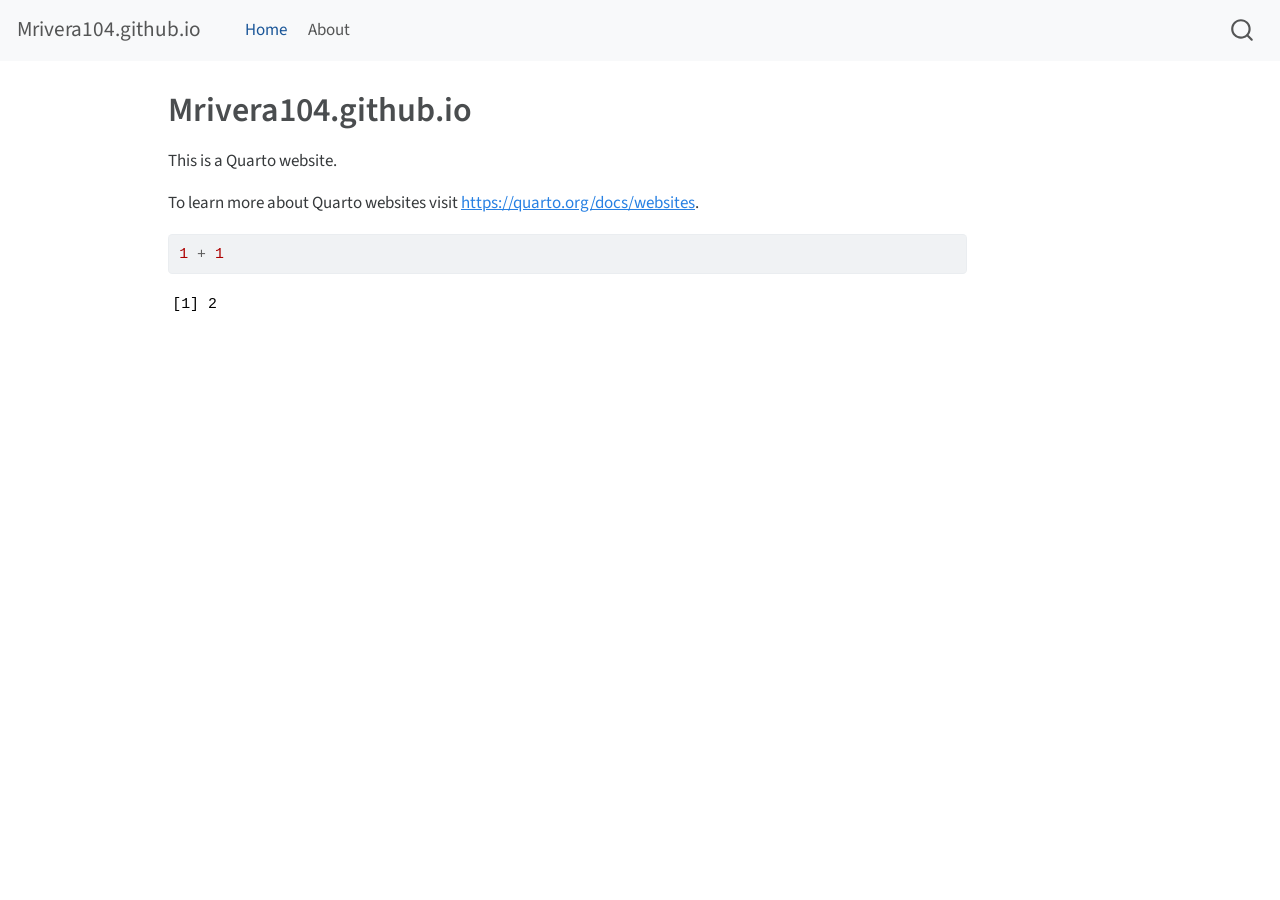
==== docs/index.html @ 5d19a5bf "Files committed for the first time!" ====
<!DOCTYPE html>
<html xmlns="http://www.w3.org/1999/xhtml" lang="en" xml:lang="en"><head>

<meta charset="utf-8">
<meta name="generator" content="quarto-1.3.353">

<meta name="viewport" content="width=device-width, initial-scale=1.0, user-scalable=yes">


<title>Mrivera104.github.io</title>
<style>
code{white-space: pre-wrap;}
span.smallcaps{font-variant: small-caps;}
div.columns{display: flex; gap: min(4vw, 1.5em);}
div.column{flex: auto; overflow-x: auto;}
div.hanging-indent{margin-left: 1.5em; text-indent: -1.5em;}
ul.task-list{list-style: none;}
ul.task-list li input[type="checkbox"] {
  width: 0.8em;
  margin: 0 0.8em 0.2em -1em; /* quarto-specific, see https://github.com/quarto-dev/quarto-cli/issues/4556 */ 
  vertical-align: middle;
}
/* CSS for syntax highlighting */
pre > code.sourceCode { white-space: pre; position: relative; }
pre > code.sourceCode > span { display: inline-block; line-height: 1.25; }
pre > code.sourceCode > span:empty { height: 1.2em; }
.sourceCode { overflow: visible; }
code.sourceCode > span { color: inherit; text-decoration: inherit; }
div.sourceCode { margin: 1em 0; }
pre.sourceCode { margin: 0; }
@media screen {
div.sourceCode { overflow: auto; }
}
@media print {
pre > code.sourceCode { white-space: pre-wrap; }
pre > code.sourceCode > span { text-indent: -5em; padding-left: 5em; }
}
pre.numberSource code
  { counter-reset: source-line 0; }
pre.numberSource code > span
  { position: relative; left: -4em; counter-increment: source-line; }
pre.numberSource code > span > a:first-child::before
  { content: counter(source-line);
    position: relative; left: -1em; text-align: right; vertical-align: baseline;
    border: none; display: inline-block;
    -webkit-touch-callout: none; -webkit-user-select: none;
    -khtml-user-select: none; -moz-user-select: none;
    -ms-user-select: none; user-select: none;
    padding: 0 4px; width: 4em;
  }
pre.numberSource { margin-left: 3em;  padding-left: 4px; }
div.sourceCode
  {   }
@media screen {
pre > code.sourceCode > span > a:first-child::before { text-decoration: underline; }
}
</style>


<script src="site_libs/quarto-nav/quarto-nav.js"></script>
<script src="site_libs/quarto-nav/headroom.min.js"></script>
<script src="site_libs/clipboard/clipboard.min.js"></script>
<script src="site_libs/quarto-search/autocomplete.umd.js"></script>
<script src="site_libs/quarto-search/fuse.min.js"></script>
<script src="site_libs/quarto-search/quarto-search.js"></script>
<meta name="quarto:offset" content="./">
<script src="site_libs/quarto-html/quarto.js"></script>
<script src="site_libs/quarto-html/popper.min.js"></script>
<script src="site_libs/quarto-html/tippy.umd.min.js"></script>
<script src="site_libs/quarto-html/anchor.min.js"></script>
<link href="site_libs/quarto-html/tippy.css" rel="stylesheet">
<link href="site_libs/quarto-html/quarto-syntax-highlighting.css" rel="stylesheet" id="quarto-text-highlighting-styles">
<script src="site_libs/bootstrap/bootstrap.min.js"></script>
<link href="site_libs/bootstrap/bootstrap-icons.css" rel="stylesheet">
<link href="site_libs/bootstrap/bootstrap.min.css" rel="stylesheet" id="quarto-bootstrap" data-mode="light">
<script id="quarto-search-options" type="application/json">{
  "location": "navbar",
  "copy-button": false,
  "collapse-after": 3,
  "panel-placement": "end",
  "type": "overlay",
  "limit": 20,
  "language": {
    "search-no-results-text": "No results",
    "search-matching-documents-text": "matching documents",
    "search-copy-link-title": "Copy link to search",
    "search-hide-matches-text": "Hide additional matches",
    "search-more-match-text": "more match in this document",
    "search-more-matches-text": "more matches in this document",
    "search-clear-button-title": "Clear",
    "search-detached-cancel-button-title": "Cancel",
    "search-submit-button-title": "Submit"
  }
}</script>


<link rel="stylesheet" href="styles.css">
</head>

<body class="nav-fixed">

<div id="quarto-search-results"></div>
  <header id="quarto-header" class="headroom fixed-top">
    <nav class="navbar navbar-expand-lg navbar-dark ">
      <div class="navbar-container container-fluid">
      <div class="navbar-brand-container">
    <a class="navbar-brand" href="./index.html">
    <span class="navbar-title">Mrivera104.github.io</span>
    </a>
  </div>
            <div id="quarto-search" class="" title="Search"></div>
          <button class="navbar-toggler" type="button" data-bs-toggle="collapse" data-bs-target="#navbarCollapse" aria-controls="navbarCollapse" aria-expanded="false" aria-label="Toggle navigation" onclick="if (window.quartoToggleHeadroom) { window.quartoToggleHeadroom(); }">
  <span class="navbar-toggler-icon"></span>
</button>
          <div class="collapse navbar-collapse" id="navbarCollapse">
            <ul class="navbar-nav navbar-nav-scroll me-auto">
  <li class="nav-item">
    <a class="nav-link active" href="./index.html" rel="" target="" aria-current="page">
 <span class="menu-text">Home</span></a>
  </li>  
  <li class="nav-item">
    <a class="nav-link" href="./about.html" rel="" target="">
 <span class="menu-text">About</span></a>
  </li>  
</ul>
            <div class="quarto-navbar-tools ms-auto">
</div>
          </div> <!-- /navcollapse -->
      </div> <!-- /container-fluid -->
    </nav>
</header>
<!-- content -->
<div id="quarto-content" class="quarto-container page-columns page-rows-contents page-layout-article page-navbar">
<!-- sidebar -->
<!-- margin-sidebar -->
    <div id="quarto-margin-sidebar" class="sidebar margin-sidebar">
        
    </div>
<!-- main -->
<main class="content" id="quarto-document-content">

<header id="title-block-header" class="quarto-title-block default">
<div class="quarto-title">
<h1 class="title">Mrivera104.github.io</h1>
</div>



<div class="quarto-title-meta">

    
  
    
  </div>
  

</header>

<p>This is a Quarto website.</p>
<p>To learn more about Quarto websites visit <a href="https://quarto.org/docs/websites" class="uri">https://quarto.org/docs/websites</a>.</p>
<div class="cell">
<div class="sourceCode cell-code" id="cb1"><pre class="sourceCode r code-with-copy"><code class="sourceCode r"><span id="cb1-1"><a href="#cb1-1" aria-hidden="true" tabindex="-1"></a><span class="dv">1</span> <span class="sc">+</span> <span class="dv">1</span></span></code><button title="Copy to Clipboard" class="code-copy-button"><i class="bi"></i></button></pre></div>
<div class="cell-output cell-output-stdout">
<pre><code>[1] 2</code></pre>
</div>
</div>



</main> <!-- /main -->
<script id="quarto-html-after-body" type="application/javascript">
window.document.addEventListener("DOMContentLoaded", function (event) {
  const toggleBodyColorMode = (bsSheetEl) => {
    const mode = bsSheetEl.getAttribute("data-mode");
    const bodyEl = window.document.querySelector("body");
    if (mode === "dark") {
      bodyEl.classList.add("quarto-dark");
      bodyEl.classList.remove("quarto-light");
    } else {
      bodyEl.classList.add("quarto-light");
      bodyEl.classList.remove("quarto-dark");
    }
  }
  const toggleBodyColorPrimary = () => {
    const bsSheetEl = window.document.querySelector("link#quarto-bootstrap");
    if (bsSheetEl) {
      toggleBodyColorMode(bsSheetEl);
    }
  }
  toggleBodyColorPrimary();  
  const icon = "";
  const anchorJS = new window.AnchorJS();
  anchorJS.options = {
    placement: 'right',
    icon: icon
  };
  anchorJS.add('.anchored');
  const isCodeAnnotation = (el) => {
    for (const clz of el.classList) {
      if (clz.startsWith('code-annotation-')) {                     
        return true;
      }
    }
    return false;
  }
  const clipboard = new window.ClipboardJS('.code-copy-button', {
    text: function(trigger) {
      const codeEl = trigger.previousElementSibling.cloneNode(true);
      for (const childEl of codeEl.children) {
        if (isCodeAnnotation(childEl)) {
          childEl.remove();
        }
      }
      return codeEl.innerText;
    }
  });
  clipboard.on('success', function(e) {
    // button target
    const button = e.trigger;
    // don't keep focus
    button.blur();
    // flash "checked"
    button.classList.add('code-copy-button-checked');
    var currentTitle = button.getAttribute("title");
    button.setAttribute("title", "Copied!");
    let tooltip;
    if (window.bootstrap) {
      button.setAttribute("data-bs-toggle", "tooltip");
      button.setAttribute("data-bs-placement", "left");
      button.setAttribute("data-bs-title", "Copied!");
      tooltip = new bootstrap.Tooltip(button, 
        { trigger: "manual", 
          customClass: "code-copy-button-tooltip",
          offset: [0, -8]});
      tooltip.show();    
    }
    setTimeout(function() {
      if (tooltip) {
        tooltip.hide();
        button.removeAttribute("data-bs-title");
        button.removeAttribute("data-bs-toggle");
        button.removeAttribute("data-bs-placement");
      }
      button.setAttribute("title", currentTitle);
      button.classList.remove('code-copy-button-checked');
    }, 1000);
    // clear code selection
    e.clearSelection();
  });
  function tippyHover(el, contentFn) {
    const config = {
      allowHTML: true,
      content: contentFn,
      maxWidth: 500,
      delay: 100,
      arrow: false,
      appendTo: function(el) {
          return el.parentElement;
      },
      interactive: true,
      interactiveBorder: 10,
      theme: 'quarto',
      placement: 'bottom-start'
    };
    window.tippy(el, config); 
  }
  const noterefs = window.document.querySelectorAll('a[role="doc-noteref"]');
  for (var i=0; i<noterefs.length; i++) {
    const ref = noterefs[i];
    tippyHover(ref, function() {
      // use id or data attribute instead here
      let href = ref.getAttribute('data-footnote-href') || ref.getAttribute('href');
      try { href = new URL(href).hash; } catch {}
      const id = href.replace(/^#\/?/, "");
      const note = window.document.getElementById(id);
      return note.innerHTML;
    });
  }
      let selectedAnnoteEl;
      const selectorForAnnotation = ( cell, annotation) => {
        let cellAttr = 'data-code-cell="' + cell + '"';
        let lineAttr = 'data-code-annotation="' +  annotation + '"';
        const selector = 'span[' + cellAttr + '][' + lineAttr + ']';
        return selector;
      }
      const selectCodeLines = (annoteEl) => {
        const doc = window.document;
        const targetCell = annoteEl.getAttribute("data-target-cell");
        const targetAnnotation = annoteEl.getAttribute("data-target-annotation");
        const annoteSpan = window.document.querySelector(selectorForAnnotation(targetCell, targetAnnotation));
        const lines = annoteSpan.getAttribute("data-code-lines").split(",");
        const lineIds = lines.map((line) => {
          return targetCell + "-" + line;
        })
        let top = null;
        let height = null;
        let parent = null;
        if (lineIds.length > 0) {
            //compute the position of the single el (top and bottom and make a div)
            const el = window.document.getElementById(lineIds[0]);
            top = el.offsetTop;
            height = el.offsetHeight;
            parent = el.parentElement.parentElement;
          if (lineIds.length > 1) {
            const lastEl = window.document.getElementById(lineIds[lineIds.length - 1]);
            const bottom = lastEl.offsetTop + lastEl.offsetHeight;
            height = bottom - top;
          }
          if (top !== null && height !== null && parent !== null) {
            // cook up a div (if necessary) and position it 
            let div = window.document.getElementById("code-annotation-line-highlight");
            if (div === null) {
              div = window.document.createElement("div");
              div.setAttribute("id", "code-annotation-line-highlight");
              div.style.position = 'absolute';
              parent.appendChild(div);
            }
            div.style.top = top - 2 + "px";
            div.style.height = height + 4 + "px";
            let gutterDiv = window.document.getElementById("code-annotation-line-highlight-gutter");
            if (gutterDiv === null) {
              gutterDiv = window.document.createElement("div");
              gutterDiv.setAttribute("id", "code-annotation-line-highlight-gutter");
              gutterDiv.style.position = 'absolute';
              const codeCell = window.document.getElementById(targetCell);
              const gutter = codeCell.querySelector('.code-annotation-gutter');
              gutter.appendChild(gutterDiv);
            }
            gutterDiv.style.top = top - 2 + "px";
            gutterDiv.style.height = height + 4 + "px";
          }
          selectedAnnoteEl = annoteEl;
        }
      };
      const unselectCodeLines = () => {
        const elementsIds = ["code-annotation-line-highlight", "code-annotation-line-highlight-gutter"];
        elementsIds.forEach((elId) => {
          const div = window.document.getElementById(elId);
          if (div) {
            div.remove();
          }
        });
        selectedAnnoteEl = undefined;
      };
      // Attach click handler to the DT
      const annoteDls = window.document.querySelectorAll('dt[data-target-cell]');
      for (const annoteDlNode of annoteDls) {
        annoteDlNode.addEventListener('click', (event) => {
          const clickedEl = event.target;
          if (clickedEl !== selectedAnnoteEl) {
            unselectCodeLines();
            const activeEl = window.document.querySelector('dt[data-target-cell].code-annotation-active');
            if (activeEl) {
              activeEl.classList.remove('code-annotation-active');
            }
            selectCodeLines(clickedEl);
            clickedEl.classList.add('code-annotation-active');
          } else {
            // Unselect the line
            unselectCodeLines();
            clickedEl.classList.remove('code-annotation-active');
          }
        });
      }
  const findCites = (el) => {
    const parentEl = el.parentElement;
    if (parentEl) {
      const cites = parentEl.dataset.cites;
      if (cites) {
        return {
          el,
          cites: cites.split(' ')
        };
      } else {
        return findCites(el.parentElement)
      }
    } else {
      return undefined;
    }
  };
  var bibliorefs = window.document.querySelectorAll('a[role="doc-biblioref"]');
  for (var i=0; i<bibliorefs.length; i++) {
    const ref = bibliorefs[i];
    const citeInfo = findCites(ref);
    if (citeInfo) {
      tippyHover(citeInfo.el, function() {
        var popup = window.document.createElement('div');
        citeInfo.cites.forEach(function(cite) {
          var citeDiv = window.document.createElement('div');
          citeDiv.classList.add('hanging-indent');
          citeDiv.classList.add('csl-entry');
          var biblioDiv = window.document.getElementById('ref-' + cite);
          if (biblioDiv) {
            citeDiv.innerHTML = biblioDiv.innerHTML;
          }
          popup.appendChild(citeDiv);
        });
        return popup.innerHTML;
      });
    }
  }
});
</script>
</div> <!-- /content -->



</body></html>
---- docs/site_libs/quarto-html/tippy.css ----
.tippy-box[data-animation=fade][data-state=hidden]{opacity:0}[data-tippy-root]{max-width:calc(100vw - 10px)}.tippy-box{position:relative;background-color:#333;color:#fff;border-radius:4px;font-size:14px;line-height:1.4;white-space:normal;outline:0;transition-property:transform,visibility,opacity}.tippy-box[data-placement^=top]>.tippy-arrow{bottom:0}.tippy-box[data-placement^=top]>.tippy-arrow:before{bottom:-7px;left:0;border-width:8px 8px 0;border-top-color:initial;transform-origin:center top}.tippy-box[data-placement^=bottom]>.tippy-arrow{top:0}.tippy-box[data-placement^=bottom]>.tippy-arrow:before{top:-7px;left:0;border-width:0 8px 8px;border-bottom-color:initial;transform-origin:center bottom}.tippy-box[data-placement^=left]>.tippy-arrow{right:0}.tippy-box[data-placement^=left]>.tippy-arrow:before{border-width:8px 0 8px 8px;border-left-color:initial;right:-7px;transform-origin:center left}.tippy-box[data-placement^=right]>.tippy-arrow{left:0}.tippy-box[data-placement^=right]>.tippy-arrow:before{left:-7px;border-width:8px 8px 8px 0;border-right-color:initial;transform-origin:center right}.tippy-box[data-inertia][data-state=visible]{transition-timing-function:cubic-bezier(.54,1.5,.38,1.11)}.tippy-arrow{width:16px;height:16px;color:#333}.tippy-arrow:before{content:"";position:absolute;border-color:transparent;border-style:solid}.tippy-content{position:relative;padding:5px 9px;z-index:1}
---- docs/site_libs/quarto-html/quarto-syntax-highlighting.css ----
/* quarto syntax highlight colors */
:root {
  --quarto-hl-ot-color: #003B4F;
  --quarto-hl-at-color: #657422;
  --quarto-hl-ss-color: #20794D;
  --quarto-hl-an-color: #5E5E5E;
  --quarto-hl-fu-color: #4758AB;
  --quarto-hl-st-color: #20794D;
  --quarto-hl-cf-color: #003B4F;
  --quarto-hl-op-color: #5E5E5E;
  --quarto-hl-er-color: #AD0000;
  --quarto-hl-bn-color: #AD0000;
  --quarto-hl-al-color: #AD0000;
  --quarto-hl-va-color: #111111;
  --quarto-hl-bu-color: inherit;
  --quarto-hl-ex-color: inherit;
  --quarto-hl-pp-color: #AD0000;
  --quarto-hl-in-color: #5E5E5E;
  --quarto-hl-vs-color: #20794D;
  --quarto-hl-wa-color: #5E5E5E;
  --quarto-hl-do-color: #5E5E5E;
  --quarto-hl-im-color: #00769E;
  --quarto-hl-ch-color: #20794D;
  --quarto-hl-dt-color: #AD0000;
  --quarto-hl-fl-color: #AD0000;
  --quarto-hl-co-color: #5E5E5E;
  --quarto-hl-cv-color: #5E5E5E;
  --quarto-hl-cn-color: #8f5902;
  --quarto-hl-sc-color: #5E5E5E;
  --quarto-hl-dv-color: #AD0000;
  --quarto-hl-kw-color: #003B4F;
}

/* other quarto variables */
:root {
  --quarto-font-monospace: SFMono-Regular, Menlo, Monaco, Consolas, "Liberation Mono", "Courier New", monospace;
}

pre > code.sourceCode > span {
  color: #003B4F;
}

code span {
  color: #003B4F;
}

code.sourceCode > span {
  color: #003B4F;
}

div.sourceCode,
div.sourceCode pre.sourceCode {
  color: #003B4F;
}

code span.ot {
  color: #003B4F;
  font-style: inherit;
}

code span.at {
  color: #657422;
  font-style: inherit;
}

code span.ss {
  color: #20794D;
  font-style: inherit;
}

code span.an {
  color: #5E5E5E;
  font-style: inherit;
}

code span.fu {
  color: #4758AB;
  font-style: inherit;
}

code span.st {
  color: #20794D;
  font-style: inherit;
}

code span.cf {
  color: #003B4F;
  font-style: inherit;
}

code span.op {
  color: #5E5E5E;
  font-style: inherit;
}

code span.er {
  color: #AD0000;
  font-style: inherit;
}

code span.bn {
  color: #AD0000;
  font-style: inherit;
}

code span.al {
  color: #AD0000;
  font-style: inherit;
}

code span.va {
  color: #111111;
  font-style: inherit;
}

code span.bu {
  font-style: inherit;
}

code span.ex {
  font-style: inherit;
}

code span.pp {
  color: #AD0000;
  font-style: inherit;
}

code span.in {
  color: #5E5E5E;
  font-style: inherit;
}

code span.vs {
  color: #20794D;
  font-style: inherit;
}

code span.wa {
  color: #5E5E5E;
  font-style: italic;
}

code span.do {
  color: #5E5E5E;
  font-style: italic;
}

code span.im {
  color: #00769E;
  font-style: inherit;
}

code span.ch {
  color: #20794D;
  font-style: inherit;
}

code span.dt {
  color: #AD0000;
  font-style: inherit;
}

code span.fl {
  color: #AD0000;
  font-style: inherit;
}

code span.co {
  color: #5E5E5E;
  font-style: inherit;
}

code span.cv {
  color: #5E5E5E;
  font-style: italic;
}

code span.cn {
  color: #8f5902;
  font-style: inherit;
}

code span.sc {
  color: #5E5E5E;
  font-style: inherit;
}

code span.dv {
  color: #AD0000;
  font-style: inherit;
}

code span.kw {
  color: #003B4F;
  font-style: inherit;
}

.prevent-inlining {
  content: "</";
}

/*# sourceMappingURL=debc5d5d77c3f9108843748ff7464032.css.map */
---- docs/styles.css ----
/* css styles */
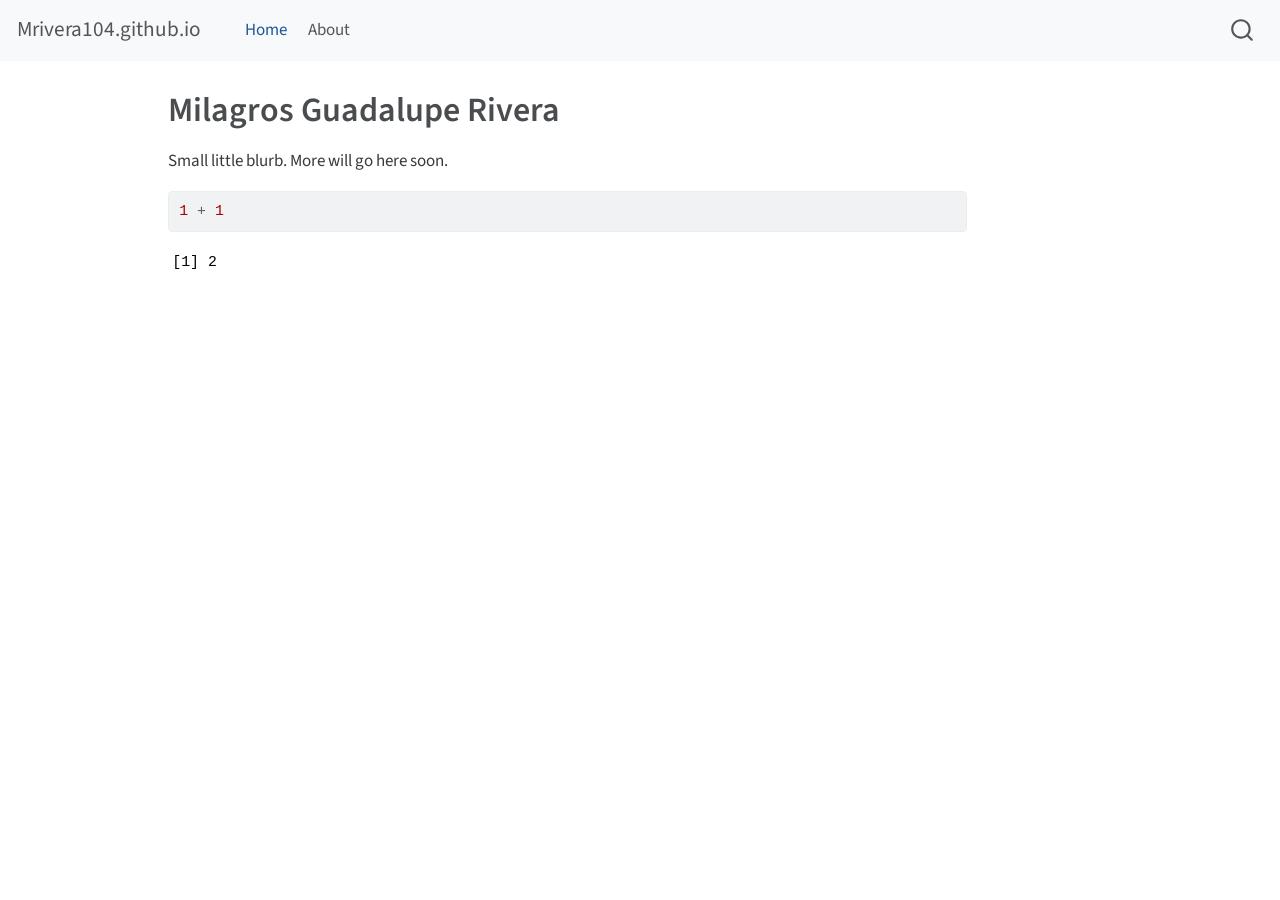
==== commit 170fb1f0: "test commit on 02/06/2025" ====
--- a/docs/index.html
+++ b/docs/index.html
@@ -7,7 +7,7 @@
 <meta name="viewport" content="width=device-width, initial-scale=1.0, user-scalable=yes">
 
 
-<title>Mrivera104.github.io</title>
+<title>Mrivera104.github.io - Milagros Guadalupe Rivera</title>
 <style>
 code{white-space: pre-wrap;}
 span.smallcaps{font-variant: small-caps;}
@@ -141,7 +141,7 @@
 
 <header id="title-block-header" class="quarto-title-block default">
 <div class="quarto-title">
-<h1 class="title">Mrivera104.github.io</h1>
+<h1 class="title">Milagros Guadalupe Rivera</h1>
 </div>
 
 
@@ -156,8 +156,7 @@
 
 </header>
 
-<p>This is a Quarto website.</p>
-<p>To learn more about Quarto websites visit <a href="https://quarto.org/docs/websites" class="uri">https://quarto.org/docs/websites</a>.</p>
+<p>Small little blurb. More will go here soon.</p>
 <div class="cell">
 <div class="sourceCode cell-code" id="cb1"><pre class="sourceCode r code-with-copy"><code class="sourceCode r"><span id="cb1-1"><a href="#cb1-1" aria-hidden="true" tabindex="-1"></a><span class="dv">1</span> <span class="sc">+</span> <span class="dv">1</span></span></code><button title="Copy to Clipboard" class="code-copy-button"><i class="bi"></i></button></pre></div>
 <div class="cell-output cell-output-stdout">
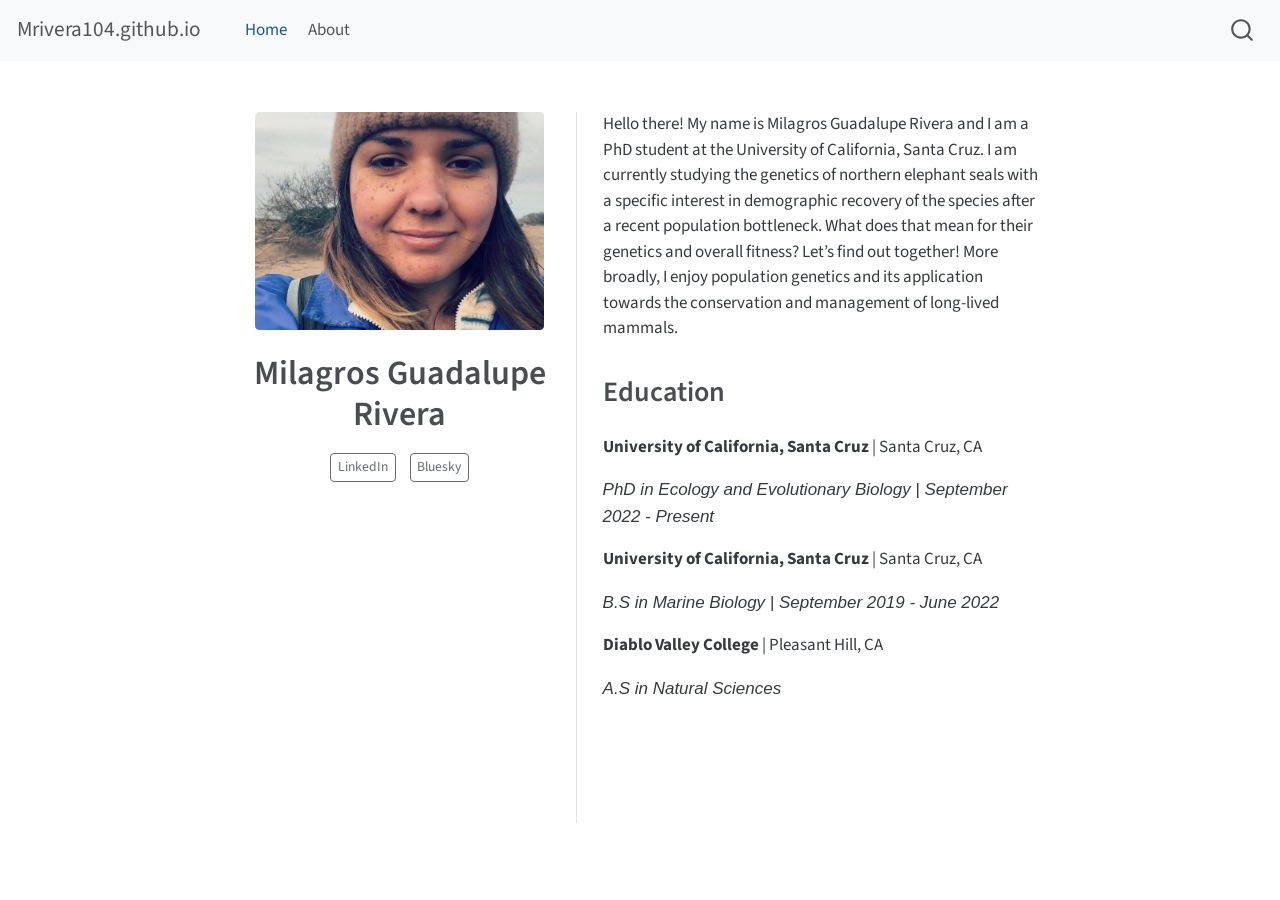
==== commit fab486fa: "02/06/2025 2:38pm" ====
--- a/docs/index.html
+++ b/docs/index.html
@@ -20,40 +20,6 @@
   margin: 0 0.8em 0.2em -1em; /* quarto-specific, see https://github.com/quarto-dev/quarto-cli/issues/4556 */ 
   vertical-align: middle;
 }
-/* CSS for syntax highlighting */
-pre > code.sourceCode { white-space: pre; position: relative; }
-pre > code.sourceCode > span { display: inline-block; line-height: 1.25; }
-pre > code.sourceCode > span:empty { height: 1.2em; }
-.sourceCode { overflow: visible; }
-code.sourceCode > span { color: inherit; text-decoration: inherit; }
-div.sourceCode { margin: 1em 0; }
-pre.sourceCode { margin: 0; }
-@media screen {
-div.sourceCode { overflow: auto; }
-}
-@media print {
-pre > code.sourceCode { white-space: pre-wrap; }
-pre > code.sourceCode > span { text-indent: -5em; padding-left: 5em; }
-}
-pre.numberSource code
-  { counter-reset: source-line 0; }
-pre.numberSource code > span
-  { position: relative; left: -4em; counter-increment: source-line; }
-pre.numberSource code > span > a:first-child::before
-  { content: counter(source-line);
-    position: relative; left: -1em; text-align: right; vertical-align: baseline;
-    border: none; display: inline-block;
-    -webkit-touch-callout: none; -webkit-user-select: none;
-    -khtml-user-select: none; -moz-user-select: none;
-    -ms-user-select: none; user-select: none;
-    padding: 0 4px; width: 4em;
-  }
-pre.numberSource { margin-left: 3em;  padding-left: 4px; }
-div.sourceCode
-  {   }
-@media screen {
-pre > code.sourceCode > span > a:first-child::before { text-decoration: underline; }
-}
 </style>
 
 
@@ -67,7 +33,6 @@
 <script src="site_libs/quarto-html/quarto.js"></script>
 <script src="site_libs/quarto-html/popper.min.js"></script>
 <script src="site_libs/quarto-html/tippy.umd.min.js"></script>
-<script src="site_libs/quarto-html/anchor.min.js"></script>
 <link href="site_libs/quarto-html/tippy.css" rel="stylesheet">
 <link href="site_libs/quarto-html/quarto-syntax-highlighting.css" rel="stylesheet" id="quarto-text-highlighting-styles">
 <script src="site_libs/bootstrap/bootstrap.min.js"></script>
@@ -97,7 +62,7 @@
 <link rel="stylesheet" href="styles.css">
 </head>
 
-<body class="nav-fixed">
+<body class="nav-fixed fullcontent">
 
 <div id="quarto-search-results"></div>
   <header id="quarto-header" class="headroom fixed-top">
@@ -133,40 +98,44 @@
 <div id="quarto-content" class="quarto-container page-columns page-rows-contents page-layout-article page-navbar">
 <!-- sidebar -->
 <!-- margin-sidebar -->
-    <div id="quarto-margin-sidebar" class="sidebar margin-sidebar">
-        
-    </div>
+    
 <!-- main -->
-<main class="content" id="quarto-document-content">
-
+<div class="quarto-about-trestles">
+  <div class="about-entity">
+    <img src="media/9F636170-020E-41BB-9B14-754940764675.jpg" class="about-image
+  rounded " style="width: 17em;">
 <header id="title-block-header" class="quarto-title-block default">
 <div class="quarto-title">
 <h1 class="title">Milagros Guadalupe Rivera</h1>
 </div>
-
-
-
 <div class="quarto-title-meta">
-
-    
-  
-    
   </div>
-  
-
 </header>
-
-<p>Small little blurb. More will go here soon.</p>
-<div class="cell">
-<div class="sourceCode cell-code" id="cb1"><pre class="sourceCode r code-with-copy"><code class="sourceCode r"><span id="cb1-1"><a href="#cb1-1" aria-hidden="true" tabindex="-1"></a><span class="dv">1</span> <span class="sc">+</span> <span class="dv">1</span></span></code><button title="Copy to Clipboard" class="code-copy-button"><i class="bi"></i></button></pre></div>
-<div class="cell-output cell-output-stdout">
-<pre><code>[1] 2</code></pre>
+    <div class="about-links">
+  <a href="https://www.linkedin.com/in/milagros-rivera-9bb666232/" class="about-link" rel="" target="">
+     <span class="about-link-text">LinkedIn</span>
+  </a>
+  <a href="https://bsky.app/profile/floraplasm.bsky.social" class="about-link" rel="" target="">
+     <span class="about-link-text">Bluesky</span>
+  </a>
 </div>
+  </div>
+  <div class="about-contents"><main class="content" id="quarto-document-content">
+<p>Hello there! My name is Milagros Guadalupe Rivera and I am a PhD student at the University of California, Santa Cruz. I am currently studying the genetics of northern elephant seals with a specific interest in demographic recovery of the species after a recent population bottleneck. What does that mean for their genetics and overall fitness? Let’s find out together! More broadly, I enjoy population genetics and its application towards the conservation and management of long-lived mammals.</p>
+<section id="education" class="level2">
+<h2 data-anchor-id="education">Education</h2>
+<p><strong>University of California, Santa Cruz</strong> | Santa Cruz, CA</p>
+<p><em>PhD in Ecology and Evolutionary Biology | September 2022 - Present</em></p>
+<p><strong>University of California, Santa Cruz</strong> | Santa Cruz, CA</p>
+<p><em>B.S in Marine Biology | September 2019 - June 2022</em></p>
+<p><strong>Diablo Valley College</strong> | Pleasant Hill, CA</p>
+<p><em>A.S in Natural Sciences</em></p>
+
+
+</section>
+</main></div>
 </div>
-
-
-
-</main> <!-- /main -->
+ <!-- /main -->
 <script id="quarto-html-after-body" type="application/javascript">
 window.document.addEventListener("DOMContentLoaded", function (event) {
   const toggleBodyColorMode = (bsSheetEl) => {
@@ -187,13 +156,6 @@
     }
   }
   toggleBodyColorPrimary();  
-  const icon = "";
-  const anchorJS = new window.AnchorJS();
-  anchorJS.options = {
-    placement: 'right',
-    icon: icon
-  };
-  anchorJS.add('.anchored');
   const isCodeAnnotation = (el) => {
     for (const clz of el.classList) {
       if (clz.startsWith('code-annotation-')) {                     
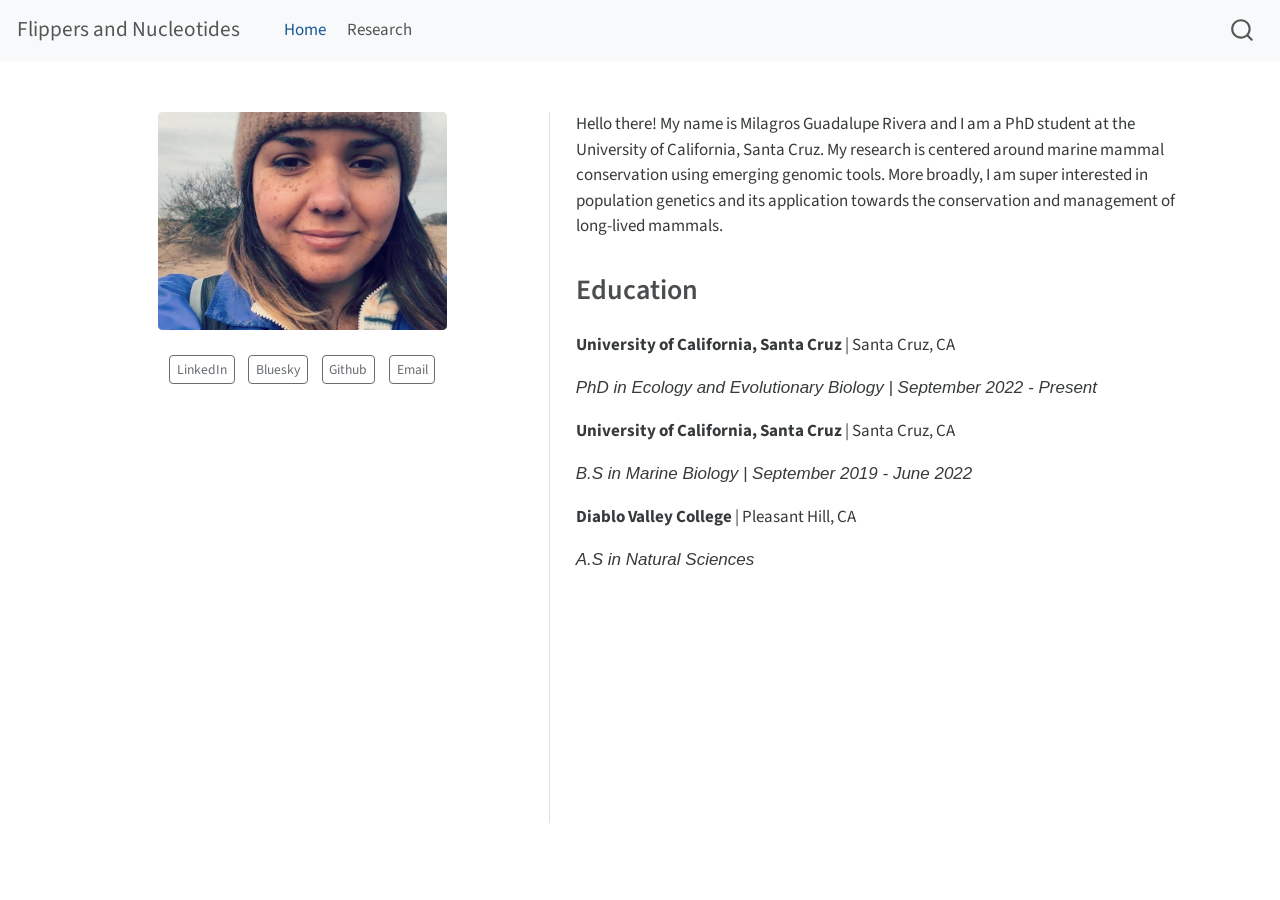
==== commit 1969d2b7: "02/06/2025 2:57pm" ====
--- a/docs/index.html
+++ b/docs/index.html
@@ -7,7 +7,7 @@
 <meta name="viewport" content="width=device-width, initial-scale=1.0, user-scalable=yes">
 
 
-<title>Mrivera104.github.io - Milagros Guadalupe Rivera</title>
+<title>Flippers and Nucleotides</title>
 <style>
 code{white-space: pre-wrap;}
 span.smallcaps{font-variant: small-caps;}
@@ -62,7 +62,7 @@
 <link rel="stylesheet" href="styles.css">
 </head>
 
-<body class="nav-fixed fullcontent">
+<body class="nav-fixed">
 
 <div id="quarto-search-results"></div>
   <header id="quarto-header" class="headroom fixed-top">
@@ -70,7 +70,7 @@
       <div class="navbar-container container-fluid">
       <div class="navbar-brand-container">
     <a class="navbar-brand" href="./index.html">
-    <span class="navbar-title">Mrivera104.github.io</span>
+    <span class="navbar-title">Flippers and Nucleotides</span>
     </a>
   </div>
             <div id="quarto-search" class="" title="Search"></div>
@@ -84,8 +84,8 @@
  <span class="menu-text">Home</span></a>
   </li>  
   <li class="nav-item">
-    <a class="nav-link" href="./about.html" rel="" target="">
- <span class="menu-text">About</span></a>
+    <a class="nav-link" href="./research.html" rel="" target="">
+ <span class="menu-text">Research</span></a>
   </li>  
 </ul>
             <div class="quarto-navbar-tools ms-auto">
@@ -95,22 +95,15 @@
     </nav>
 </header>
 <!-- content -->
-<div id="quarto-content" class="quarto-container page-columns page-rows-contents page-layout-article page-navbar">
+<div id="quarto-content" class="quarto-container page-columns page-rows-contents page-layout-full page-navbar">
 <!-- sidebar -->
 <!-- margin-sidebar -->
     
 <!-- main -->
-<div class="quarto-about-trestles">
+<div class="quarto-about-trestles column-page">
   <div class="about-entity">
     <img src="media/9F636170-020E-41BB-9B14-754940764675.jpg" class="about-image
   rounded " style="width: 17em;">
-<header id="title-block-header" class="quarto-title-block default">
-<div class="quarto-title">
-<h1 class="title">Milagros Guadalupe Rivera</h1>
-</div>
-<div class="quarto-title-meta">
-  </div>
-</header>
     <div class="about-links">
   <a href="https://www.linkedin.com/in/milagros-rivera-9bb666232/" class="about-link" rel="" target="">
      <span class="about-link-text">LinkedIn</span>
@@ -118,10 +111,16 @@
   <a href="https://bsky.app/profile/floraplasm.bsky.social" class="about-link" rel="" target="">
      <span class="about-link-text">Bluesky</span>
   </a>
+  <a href="https://github.com/Mrivera104" class="about-link" rel="" target="">
+     <span class="about-link-text">Github</span>
+  </a>
+  <a href="mailto:migriver@ucsc.edu" class="about-link" rel="" target="">
+     <span class="about-link-text">Email</span>
+  </a>
 </div>
   </div>
-  <div class="about-contents"><main class="content" id="quarto-document-content">
-<p>Hello there! My name is Milagros Guadalupe Rivera and I am a PhD student at the University of California, Santa Cruz. I am currently studying the genetics of northern elephant seals with a specific interest in demographic recovery of the species after a recent population bottleneck. What does that mean for their genetics and overall fitness? Let’s find out together! More broadly, I enjoy population genetics and its application towards the conservation and management of long-lived mammals.</p>
+  <div class="about-contents"><main class="content column-page" id="quarto-document-content">
+<p>Hello there! My name is Milagros Guadalupe Rivera and I am a PhD student at the University of California, Santa Cruz. My research is centered around marine mammal conservation using emerging genomic tools. More broadly, I am super interested in population genetics and its application towards the conservation and management of long-lived mammals.</p>
 <section id="education" class="level2">
 <h2 data-anchor-id="education">Education</h2>
 <p><strong>University of California, Santa Cruz</strong> | Santa Cruz, CA</p>
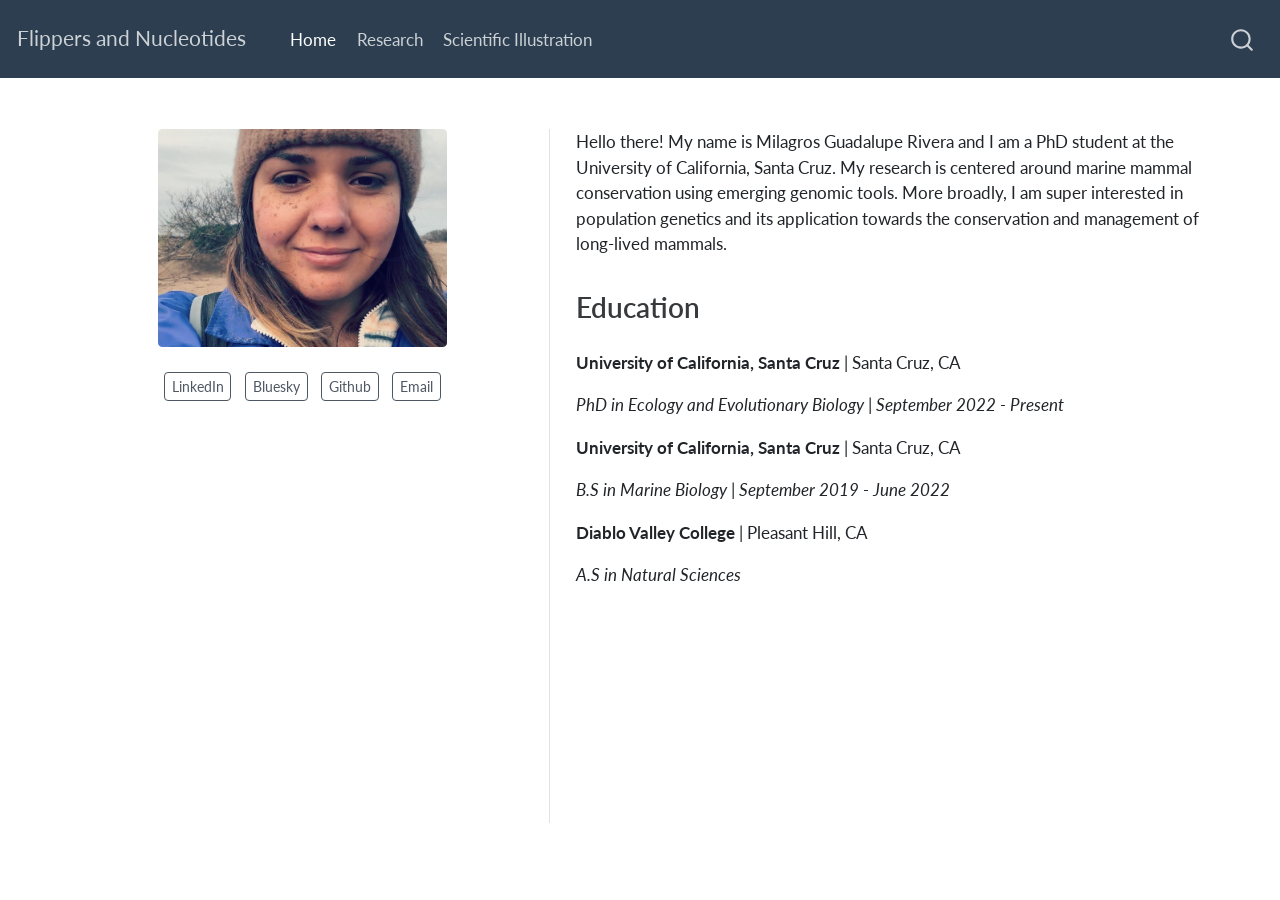
==== commit c606c64c: "02/06/2025 3:53pm" ====
--- a/docs/index.html
+++ b/docs/index.html
@@ -86,6 +86,10 @@
   <li class="nav-item">
     <a class="nav-link" href="./research.html" rel="" target="">
  <span class="menu-text">Research</span></a>
+  </li>  
+  <li class="nav-item">
+    <a class="nav-link" href="./art.html" rel="" target="">
+ <span class="menu-text">Scientific Illustration</span></a>
   </li>  
 </ul>
             <div class="quarto-navbar-tools ms-auto">
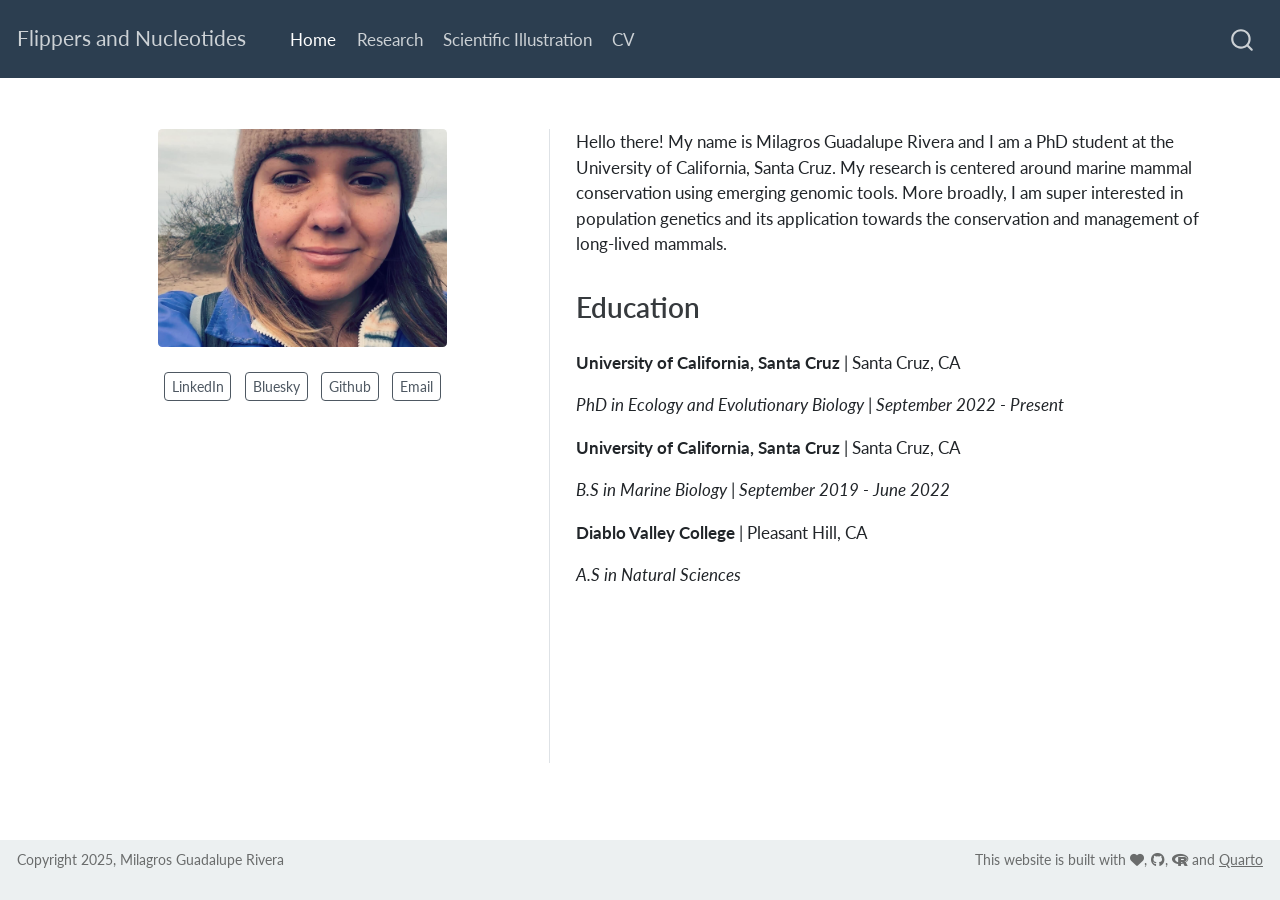
==== commit 5e0a8932: "Committed 02/24/2025 4:18pm" ====
--- a/docs/index.html
+++ b/docs/index.html
@@ -38,6 +38,8 @@
 <script src="site_libs/bootstrap/bootstrap.min.js"></script>
 <link href="site_libs/bootstrap/bootstrap-icons.css" rel="stylesheet">
 <link href="site_libs/bootstrap/bootstrap.min.css" rel="stylesheet" id="quarto-bootstrap" data-mode="light">
+<link href="site_libs/quarto-contrib/fontawesome6-1.2.0/all.min.css" rel="stylesheet">
+<link href="site_libs/quarto-contrib/fontawesome6-1.2.0/latex-fontsize.css" rel="stylesheet">
 <script id="quarto-search-options" type="application/json">{
   "location": "navbar",
   "copy-button": false,
@@ -90,6 +92,10 @@
   <li class="nav-item">
     <a class="nav-link" href="./art.html" rel="" target="">
  <span class="menu-text">Scientific Illustration</span></a>
+  </li>  
+  <li class="nav-item">
+    <a class="nav-link" href="./media/M_G_Rivera_CV_2025.pdf" rel="" target="">
+ <span class="menu-text">CV</span></a>
   </li>  
 </ul>
             <div class="quarto-navbar-tools ms-auto">
@@ -366,6 +372,15 @@
 });
 </script>
 </div> <!-- /content -->
+<footer class="footer">
+  <div class="nav-footer">
+    <div class="nav-footer-left">Copyright 2025, Milagros Guadalupe Rivera</div>   
+    <div class="nav-footer-center">
+      &nbsp;
+    </div>
+    <div class="nav-footer-right">This website is built with <i class="fa-solid fa-heart" title="a heart" aria-label="heart"></i>, <a href="https://github.com/Mrivera104/Mrivera104.github.io" target="_blank"><i class="fa-brands fa-github" title="GitHub octocat logo" aria-label="github"></i></a>, <a href="https://www.r-project.org/about.html" target="_blank"><i class="fa-brands fa-r-project" title="R Project" aria-label="r-project"></i></a> and <a href="https://quarto.org/" target="_blank">Quarto</a></div>
+  </div>
+</footer>
 
 
 
--- a/docs/site_libs/quarto-contrib/fontawesome6-1.2.0/latex-fontsize.css
+++ b/docs/site_libs/quarto-contrib/fontawesome6-1.2.0/latex-fontsize.css
@@ -0,0 +1,30 @@
+.fa-tiny {
+  font-size: 0.5em;
+}
+.fa-scriptsize {
+  font-size: 0.7em;
+}
+.fa-footnotesize {
+  font-size: 0.8em;
+}
+.fa-small {
+  font-size: 0.9em;
+}
+.fa-normalsize {
+  font-size: 1em;
+}
+.fa-large {
+  font-size: 1.2em;
+}
+.fa-Large {
+  font-size: 1.5em;
+}
+.fa-LARGE {
+  font-size: 1.75em;
+}
+.fa-huge {
+  font-size: 2em;
+}
+.fa-Huge {
+  font-size: 2.5em;
+}
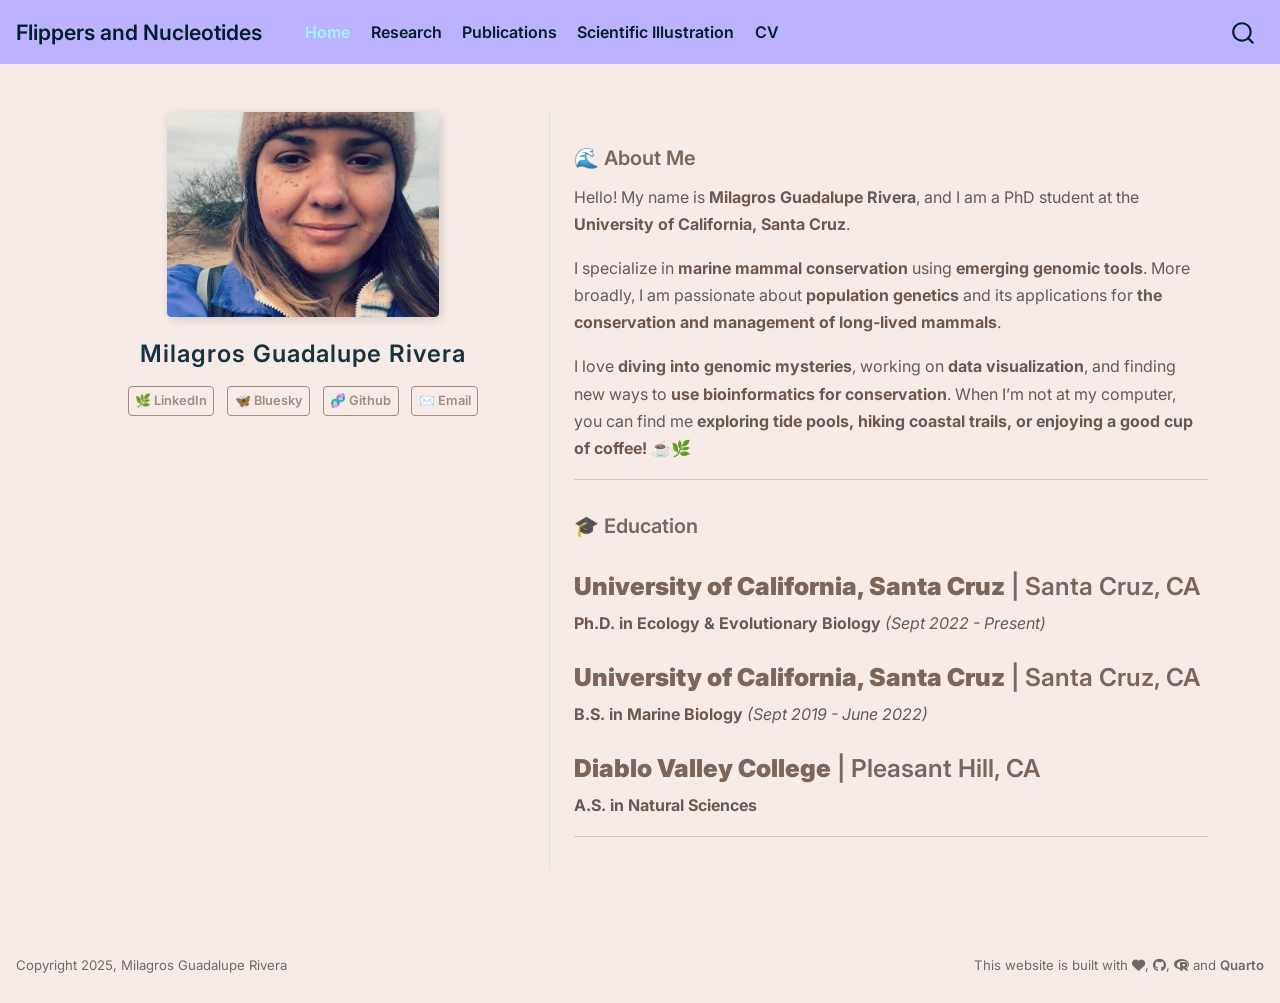
==== commit f919208b: "committed 02/25/2025 at 11:17am" ====
--- a/docs/index.html
+++ b/docs/index.html
@@ -7,7 +7,7 @@
 <meta name="viewport" content="width=device-width, initial-scale=1.0, user-scalable=yes">
 
 
-<title>Flippers and Nucleotides</title>
+<title>Flippers and Nucleotides - Milagros Guadalupe Rivera</title>
 <style>
 code{white-space: pre-wrap;}
 span.smallcaps{font-variant: small-caps;}
@@ -61,7 +61,6 @@
 }</script>
 
 
-<link rel="stylesheet" href="styles.css">
 </head>
 
 <body class="nav-fixed">
@@ -88,6 +87,10 @@
   <li class="nav-item">
     <a class="nav-link" href="./research.html" rel="" target="">
  <span class="menu-text">Research</span></a>
+  </li>  
+  <li class="nav-item">
+    <a class="nav-link" href="./publications.html" rel="" target="">
+ <span class="menu-text">Publications</span></a>
   </li>  
   <li class="nav-item">
     <a class="nav-link" href="./art.html" rel="" target="">
@@ -114,33 +117,53 @@
   <div class="about-entity">
     <img src="media/9F636170-020E-41BB-9B14-754940764675.jpg" class="about-image
   rounded " style="width: 17em;">
+<header id="title-block-header" class="quarto-title-block default">
+<div class="quarto-title">
+<h1 class="title">Milagros Guadalupe Rivera</h1>
+</div>
+<div class="quarto-title-meta">
+  </div>
+</header>
     <div class="about-links">
   <a href="https://www.linkedin.com/in/milagros-rivera-9bb666232/" class="about-link" rel="" target="">
-     <span class="about-link-text">LinkedIn</span>
+     <span class="about-link-text">🌿 LinkedIn</span>
   </a>
   <a href="https://bsky.app/profile/floraplasm.bsky.social" class="about-link" rel="" target="">
-     <span class="about-link-text">Bluesky</span>
+     <span class="about-link-text">🦋 Bluesky</span>
   </a>
   <a href="https://github.com/Mrivera104" class="about-link" rel="" target="">
-     <span class="about-link-text">Github</span>
+     <span class="about-link-text">🧬 Github</span>
   </a>
   <a href="mailto:migriver@ucsc.edu" class="about-link" rel="" target="">
-     <span class="about-link-text">Email</span>
+     <span class="about-link-text">✉️ Email</span>
   </a>
 </div>
   </div>
   <div class="about-contents"><main class="content column-page" id="quarto-document-content">
-<p>Hello there! My name is Milagros Guadalupe Rivera and I am a PhD student at the University of California, Santa Cruz. My research is centered around marine mammal conservation using emerging genomic tools. More broadly, I am super interested in population genetics and its application towards the conservation and management of long-lived mammals.</p>
+<section id="about-me" class="level2">
+<h2 data-anchor-id="about-me">🌊 About Me</h2>
+<p>Hello! My name is <strong>Milagros Guadalupe Rivera</strong>, and I am a PhD student at the <strong>University of California, Santa Cruz</strong>.</p>
+<p>I specialize in <strong>marine mammal conservation</strong> using <strong>emerging genomic tools</strong>. More broadly, I am passionate about <strong>population genetics</strong> and its applications for <strong>the conservation and management of long-lived mammals</strong>.</p>
+<p>I love <strong>diving into genomic mysteries</strong>, working on <strong>data visualization</strong>, and finding new ways to <strong>use bioinformatics for conservation</strong>. When I’m not at my computer, you can find me <strong>exploring tide pools, hiking coastal trails, or enjoying a good cup of coffee! ☕🌿</strong></p>
+<hr>
+</section>
 <section id="education" class="level2">
-<h2 data-anchor-id="education">Education</h2>
-<p><strong>University of California, Santa Cruz</strong> | Santa Cruz, CA</p>
-<p><em>PhD in Ecology and Evolutionary Biology | September 2022 - Present</em></p>
-<p><strong>University of California, Santa Cruz</strong> | Santa Cruz, CA</p>
-<p><em>B.S in Marine Biology | September 2019 - June 2022</em></p>
-<p><strong>Diablo Valley College</strong> | Pleasant Hill, CA</p>
-<p><em>A.S in Natural Sciences</em></p>
-
-
+<h2 data-anchor-id="education">🎓 Education</h2>
+<section id="university-of-california-santa-cruz-santa-cruz-ca" class="level3">
+<h3 data-anchor-id="university-of-california-santa-cruz-santa-cruz-ca"><strong>University of California, Santa Cruz</strong> | Santa Cruz, CA</h3>
+<p><strong>Ph.D.&nbsp;in Ecology &amp; Evolutionary Biology</strong> <em>(Sept 2022 - Present)</em></p>
+</section>
+<section id="university-of-california-santa-cruz-santa-cruz-ca-1" class="level3">
+<h3 data-anchor-id="university-of-california-santa-cruz-santa-cruz-ca-1"><strong>University of California, Santa Cruz</strong> | Santa Cruz, CA</h3>
+<p><strong>B.S. in Marine Biology</strong> <em>(Sept 2019 - June 2022)</em></p>
+</section>
+<section id="diablo-valley-college-pleasant-hill-ca" class="level3">
+<h3 data-anchor-id="diablo-valley-college-pleasant-hill-ca"><strong>Diablo Valley College</strong> | Pleasant Hill, CA</h3>
+<p><strong>A.S. in Natural Sciences</strong></p>
+<hr>
+
+
+</section>
 </section>
 </main></div>
 </div>
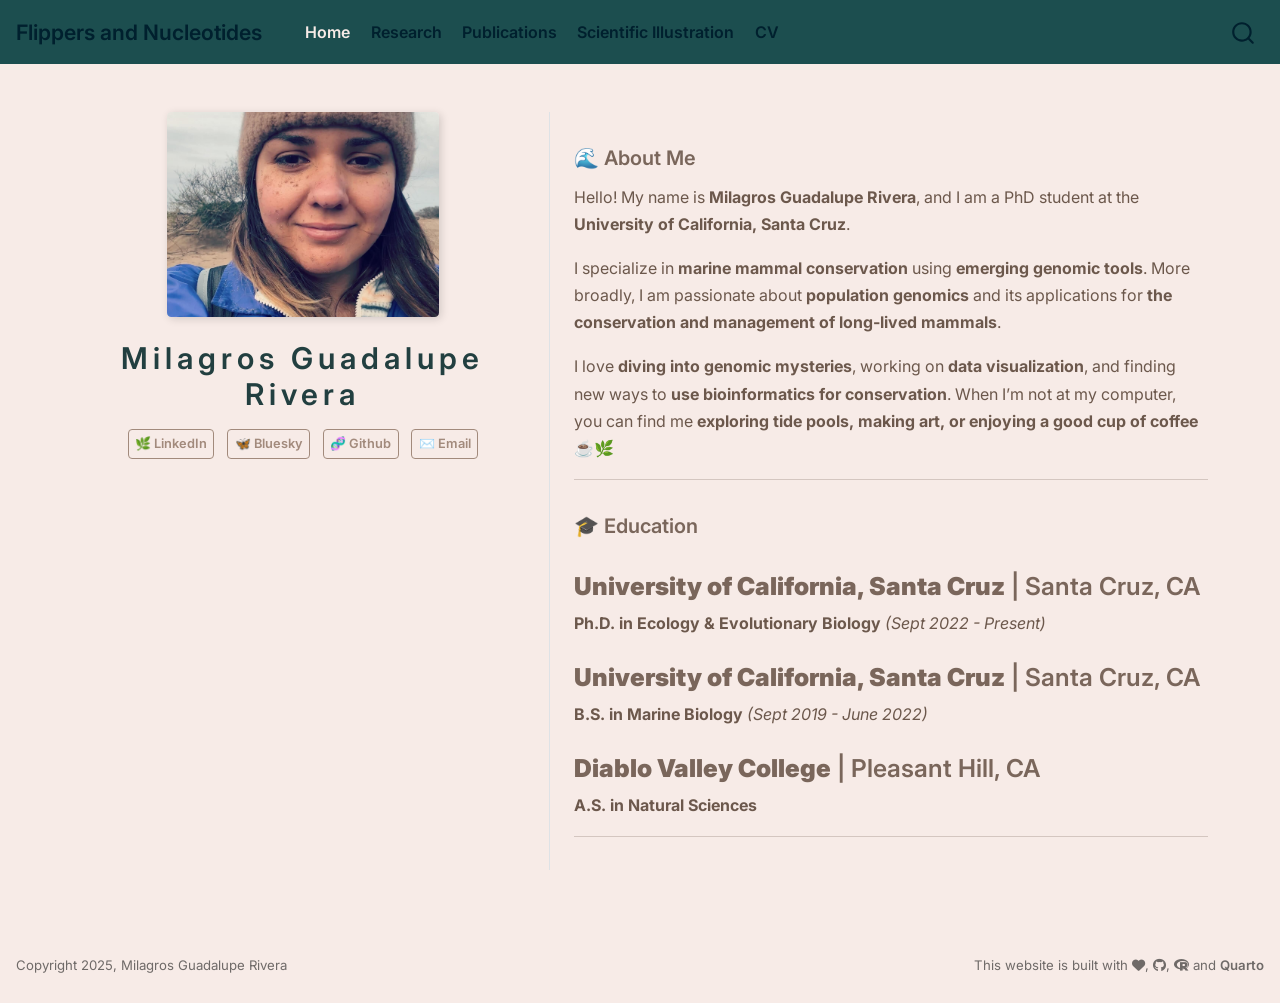
==== commit 4f96ba32: "committed 02/25/2025 at 11:28pm" ====
--- a/docs/index.html
+++ b/docs/index.html
@@ -143,8 +143,8 @@
 <section id="about-me" class="level2">
 <h2 data-anchor-id="about-me">🌊 About Me</h2>
 <p>Hello! My name is <strong>Milagros Guadalupe Rivera</strong>, and I am a PhD student at the <strong>University of California, Santa Cruz</strong>.</p>
-<p>I specialize in <strong>marine mammal conservation</strong> using <strong>emerging genomic tools</strong>. More broadly, I am passionate about <strong>population genetics</strong> and its applications for <strong>the conservation and management of long-lived mammals</strong>.</p>
-<p>I love <strong>diving into genomic mysteries</strong>, working on <strong>data visualization</strong>, and finding new ways to <strong>use bioinformatics for conservation</strong>. When I’m not at my computer, you can find me <strong>exploring tide pools, hiking coastal trails, or enjoying a good cup of coffee! ☕🌿</strong></p>
+<p>I specialize in <strong>marine mammal conservation</strong> using <strong>emerging genomic tools</strong>. More broadly, I am passionate about <strong>population genomics</strong> and its applications for <strong>the conservation and management of long-lived mammals</strong>.</p>
+<p>I love <strong>diving into genomic mysteries</strong>, working on <strong>data visualization</strong>, and finding new ways to <strong>use bioinformatics for conservation</strong>. When I’m not at my computer, you can find me <strong>exploring tide pools, making art, or enjoying a good cup of coffee ☕🌿</strong></p>
 <hr>
 </section>
 <section id="education" class="level2">
